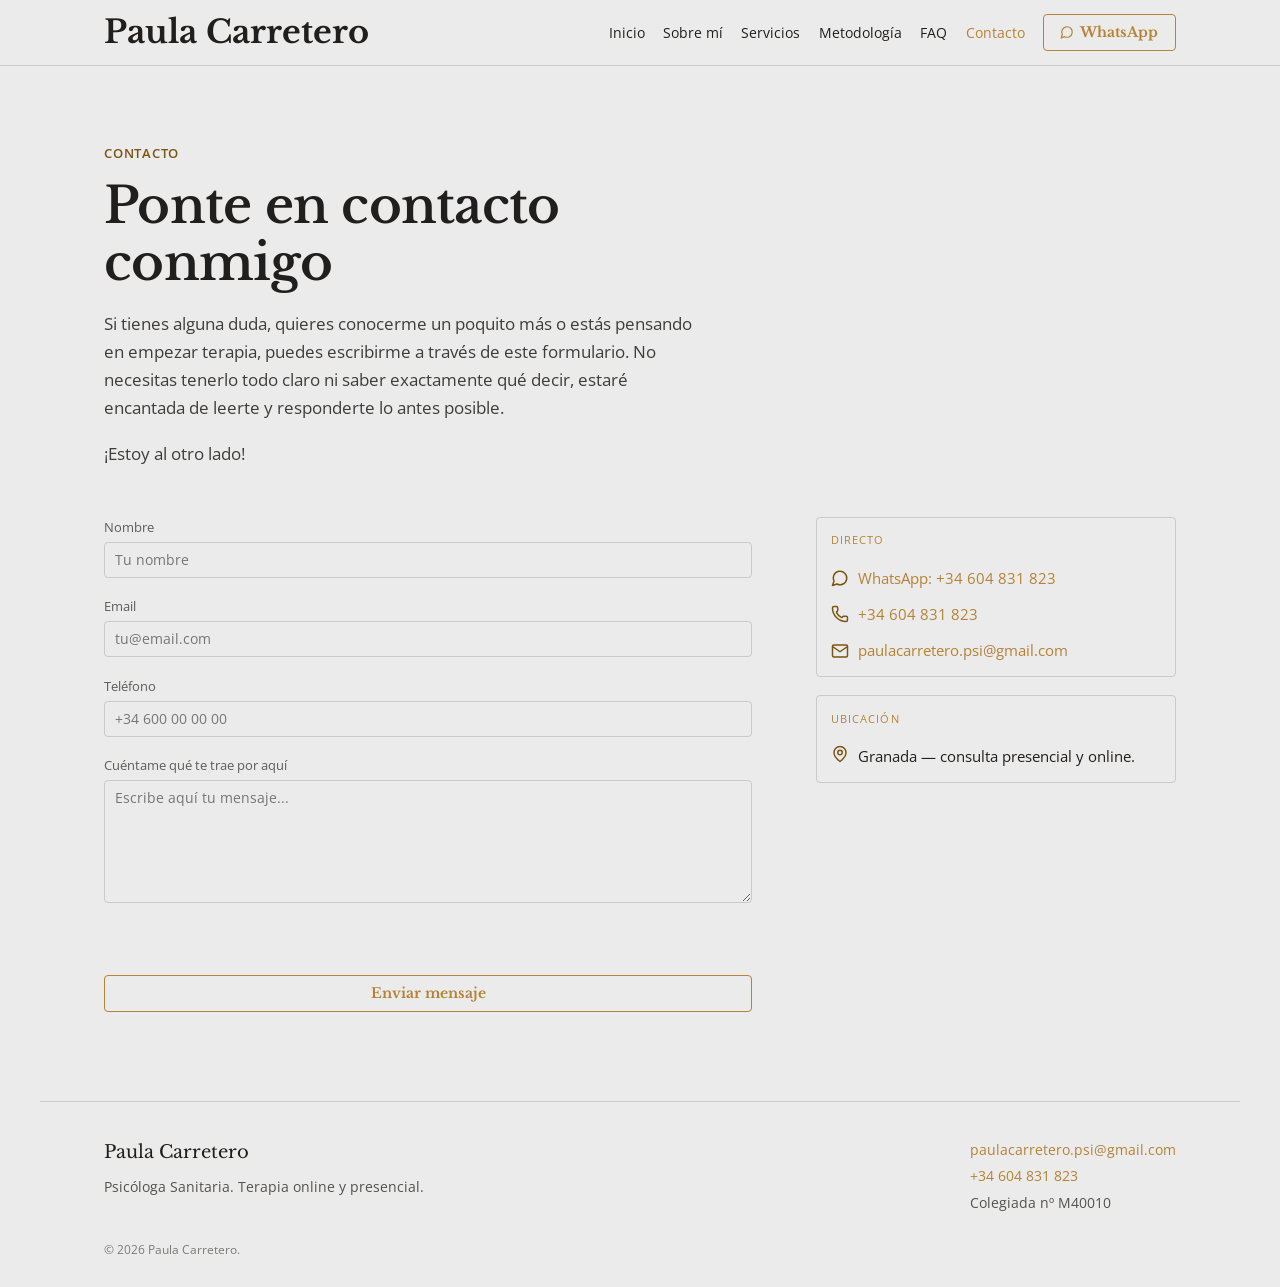
==== contacto.html @ b2ef5160 "Web publicada (20261020102743-aa1cb7)" ====
<!DOCTYPE html>
<html lang="es">
<head>
  <meta charset="utf-8">
  <meta name="viewport" content="width=device-width, initial-scale=1">
  <title>Contacto · Paula Carretero</title>
  <meta name="description" content="Escríbeme por WhatsApp, teléfono, email o formulario para agendar tu primera sesión gratuita.">
  <link rel="stylesheet" href="css/classical.css?v=276b932b">
  <link rel="stylesheet" href="css/site.css?v=2cb532cb">
  <link rel="stylesheet" href="css/theme.css?v=82066e64">
  <noscript><style>.solo-con-js{display:none}</style></noscript>
</head>
<body>

<header class="site-header">
  <nav class="nav" aria-label="Principal">
    <a class="nav-brand" href="index.html">Paula Carretero</a>
    <button class="btn btn-icon nav-toggle" type="button" aria-label="Menú" aria-expanded="false"><svg class="icon" width="18" height="18" viewBox="0 0 24 24" fill="none" stroke="currentColor" stroke-width="2" stroke-linecap="round" stroke-linejoin="round" aria-hidden="true"><path d="M4 6h16"/><path d="M4 12h16"/><path d="M4 18h16"/></svg></button>
    <a href="index.html">Inicio</a>
    <a href="sobre-mi.html">Sobre mí</a>
    <a href="servicios.html">Servicios</a>
    <a href="metodologia.html">Metodología</a>
    <a href="faq.html">FAQ</a>
    <a href="contacto.html" aria-current="page">Contacto</a>
    <a class="btn btn-primary" href="https://wa.me/34604831823" target="_blank" rel="noopener"><svg class="icon" width="14" height="14" viewBox="0 0 24 24" fill="none" stroke="currentColor" stroke-width="2" stroke-linecap="round" stroke-linejoin="round" aria-hidden="true"><path d="M7.9 20A9 9 0 1 0 4 16.1L2 22Z"/></svg> WhatsApp</a>
  </nav>
</header>

<main>

<section class="wrap page-head">
    <span class="kicker">Contacto</span>
    <h1 class="page-title" style="max-width:16ch">Ponte en contacto conmigo</h1>
    <p class="lead">Si tienes alguna duda, quieres conocerme un poquito más o estás pensando en empezar terapia, puedes escribirme a través de este formulario. No necesitas tenerlo todo claro ni saber exactamente qué decir, estaré encantada de leerte y responderte lo antes posible.</p>
<p class="lead">¡Estoy al otro lado!</p>
</section>

<section class="wrap section-last">
  <div class="contact-grid">
    <noscript><p class="form-sin-js">Para escribirme, usa los datos de contacto de esta página (email, teléfono o WhatsApp).</p></noscript>
    <form class="form solo-con-js" action="https://paula.fernandoca.win/api/contacto" method="post" data-contacto>
      <div class="field"><label for="c-nombre">Nombre</label><input class="input" id="c-nombre" name="nombre" placeholder="Tu nombre" required></div>
      <div class="field"><label for="c-email">Email</label><input class="input" id="c-email" name="email" type="email" placeholder="tu@email.com" required></div>
      <div class="field"><label for="c-telefono">Teléfono </label><input class="input" id="c-telefono" name="telefono" type="tel" placeholder="+34 600 00 00 00"></div>
      <div class="field"><label for="c-mensaje">Cuéntame qué te trae por aquí</label><textarea class="input" id="c-mensaje" name="mensaje" rows="5" placeholder="Escribe aquí tu mensaje..." required></textarea></div>
      <div class="field field-trampa" aria-hidden="true"><label for="c-web">No rellenes este campo</label><input class="input" id="c-web" name="web" type="text" tabindex="-1" autocomplete="off"></div>
      <p class="form-msg" role="status" aria-live="polite"></p>
      <button type="submit" class="btn btn-primary btn-block">Enviar mensaje</button>
    </form>
    <div class="stack">
      <div class="card">
        <div class="card-kicker">Directo</div>
        <div class="contact-list">
          <a href="https://wa.me/34604831823" target="_blank" rel="noopener"><svg class="" width="18" height="18" viewBox="0 0 24 24" fill="none" stroke="currentColor" stroke-width="2" stroke-linecap="round" stroke-linejoin="round" aria-hidden="true"><path d="M7.9 20A9 9 0 1 0 4 16.1L2 22Z"/></svg> WhatsApp: +34 604 831 823</a>
          <a href="tel:+34604831823"><svg class="" width="18" height="18" viewBox="0 0 24 24" fill="none" stroke="currentColor" stroke-width="2" stroke-linecap="round" stroke-linejoin="round" aria-hidden="true"><path d="M13.832 16.568a1 1 0 0 0 1.213-.303l.355-.465A2 2 0 0 1 17 15h3a2 2 0 0 1 2 2v3a2 2 0 0 1-2 2A18 18 0 0 1 2 4a2 2 0 0 1 2-2h3a2 2 0 0 1 2 2v3a2 2 0 0 1-.8 1.6l-.468.351a1 1 0 0 0-.292 1.233 14 14 0 0 0 6.392 6.384z"/></svg> +34 604 831 823</a>
          <a href="mailto:paulacarretero.psi@gmail.com"><svg class="" width="18" height="18" viewBox="0 0 24 24" fill="none" stroke="currentColor" stroke-width="2" stroke-linecap="round" stroke-linejoin="round" aria-hidden="true"><rect x="2" y="4" width="20" height="16" rx="2"/><path d="m22 6-10 7L2 6"/></svg> paulacarretero.psi@gmail.com</a>
        </div>
      </div>
      <div class="card">
        <div class="card-kicker">Ubicación</div>
        <div class="contact-item" style="align-items:flex-start;margin-top:var(--space-2)"><svg class="" width="18" height="18" viewBox="0 0 24 24" fill="none" stroke="currentColor" stroke-width="2" stroke-linecap="round" stroke-linejoin="round" aria-hidden="true"><path d="M20 10c0 6-8 12-8 12s-8-6-8-12a8 8 0 0 1 16 0z"/><circle cx="12" cy="10" r="3"/></svg><span>Granada — consulta presencial y online.</span></div>
      </div>
    </div>
  </div>
</section>

</main>

<footer class="wrap site-footer">
  <div>
    <p class="footer-brand">Paula Carretero</p>
    <p class="footer-tag">Psicóloga Sanitaria. Terapia online y presencial.</p>
  </div>
  <div class="footer-contact">
    <a href="mailto:paulacarretero.psi@gmail.com">paulacarretero.psi@gmail.com</a>
    <a href="tel:+34604831823">+34 604 831 823</a>
    <span>Colegiada nº M40010</span>
  </div>
</footer>
<p class="wrap footer-legal">© 2026 Paula Carretero.</p>

<script src="js/site.js?v=e6ed8c2e"></script>
</body>
</html>
---- css/classical.css ----
/* Classical — design-system tokens and component classes. This file is the source of truth for the system's look; retune it here and see readme.md. */
@import url('https://fonts.googleapis.com/css2?family=Cormorant+Garamond:wght@400;600&family=Lora:wght@400;600&display=swap');

:root {
  --color-bg: #f3f2f2;
  --color-surface: #eae9e9;
  --color-text: #201f1d;
  --color-accent: #b68235;
  --color-accent-2: #ac803e;
  --color-divider: color-mix(in srgb, #201f1d 16%, transparent);

  /* Tonal ramps — generated in OKLCH on one shared lightness scale, so the
     same step of any role matches the others in visual value. */
  --color-neutral-100: #f8f4f4;
  --color-neutral-200: #eae7e7;
  --color-neutral-300: #d7d3d3;
  --color-neutral-400: #bab6b6;
  --color-neutral-500: #9b9797;
  --color-neutral-600: #7d7979;
  --color-neutral-700: #605d5d;
  --color-neutral-800: #444141;
  --color-neutral-900: #2d2b2b;

  --color-accent-100: #fff3e4;
  --color-accent-200: #ffe3bf;
  --color-accent-300: #facb8d;
  --color-accent-400: #e1ad66;
  --color-accent-500: #c28d41;
  --color-accent-600: #a06f24;
  --color-accent-700: #7d5411;
  --color-accent-800: #5a3b0a;
  --color-accent-900: #3a270d;

  --color-accent-2-100: #fff3e4;
  --color-accent-2-200: #ffe3be;
  --color-accent-2-300: #f5cd96;
  --color-accent-2-400: #dbaf70;
  --color-accent-2-500: #bc8f4e;
  --color-accent-2-600: #9b7232;
  --color-accent-2-700: #79561f;
  --color-accent-2-800: #573d14;
  --color-accent-2-900: #382810;

  --font-heading: "Cormorant Garamond", system-ui, sans-serif;
  --font-heading-weight: 600; /* review round 3: bold retired — semibold is the
     interface headings' ceiling (they need the weight at small sizes); display
     text goes lighter still, to the normal cut (see the deck) */
  --font-body: "Lora", system-ui, sans-serif;

  --space-1: 4.6px;
  --space-2: 9.2px;
  --space-3: 13.8px;
  --space-4: 18.4px;
  --space-6: 27.6px;
  --space-8: 36.8px;

  --radius-sm: 2px;
  --radius-md: 4px;
  --radius-lg: 7px;

  /* Elevation — derived from the ground: soft ink-tinted shadows on a
     light theme, a hairline edge + ambient darkness on a dark one. */
  --shadow-sm: 0 1px 2px color-mix(in srgb, #2d2b2b 14%, transparent);
  --shadow-md: 0 3px 10px color-mix(in srgb, #2d2b2b 16%, transparent);
  --shadow-lg: 0 12px 32px color-mix(in srgb, #2d2b2b 22%, transparent);
}

body {
  background: var(--color-bg);
  color: var(--color-text);
  font-family: var(--font-body);
}
h1, h2, h3, h4 { font-family: var(--font-heading); font-weight: var(--font-heading-weight); }

.plate{filter:sepia(0.22) saturate(0.82) contrast(1.05);box-sizing:border-box;
  border:6px solid var(--color-surface);outline:1px solid var(--color-divider)}

/* ══════════════════════════════════════════════════════════════════════════
   Components — built with the tokens above. Plain CSS
   on plain HTML: no JavaScript, no build step. Each class is documented in
   readme.md and demonstrated in foundations/ and components/.
   ══════════════════════════════════════════════════════════════════════ */

*, *::before, *::after { box-sizing: border-box; }
body { margin: 0; font-size: 15px; line-height: 1.55; font-weight: 400; }
h1, h2, h3, h4, h5, h6 {
  font-family: var(--font-heading); font-weight: var(--font-heading-weight);
  line-height: 1.12; letter-spacing: -0.015em; margin: 0 0 var(--space-2);
}
h1 { font-size: 42px; }
h2 { font-size: 32px; }
h3 { font-size: 25px; }
h4 { font-size: 20px; }
h5 { font-size: 16px; }
h6 { font-size: 13px; }
h6 { letter-spacing: 0.08em; text-transform: uppercase; }
p { margin: 0 0 var(--space-3); }
a { color: var(--color-accent); text-underline-offset: 3px; }
img { display: block; max-width: 100%; }
figure { margin: 0; }
figcaption {
  font-size: 11px; margin-top: var(--space-1);
  color: color-mix(in srgb, var(--color-text) 55%, transparent);
}
.text-muted { color: color-mix(in srgb, var(--color-text) 55%, transparent); }
:focus { outline: none; }
:focus-visible { outline: 2px solid var(--color-accent); outline-offset: 2px; }
::selection { background: color-mix(in srgb, var(--color-accent) 30%, transparent); }

/* — rules — */
.hr {
  height: 1px; border: 0; margin: var(--space-4) 0;
  background: var(--color-divider);
}

/* — buttons — */
.btn {
  display: inline-flex; align-items: center; justify-content: center; gap: 6px;
  cursor: pointer; text-decoration: none;
  font-family: var(--font-heading); font-weight: var(--font-heading-weight);
  font-size: 14px; line-height: 1.2; color: var(--color-text); /* matches the .input's 14px —
     the pair sits side by side in sign-up rows */
  background: transparent; border: 1px solid transparent;
  padding: var(--space-2) calc(var(--space-3) * 1.2);
  border-radius: var(--radius-md);
}
.btn svg { display: block; }
.btn:disabled { opacity: 0.45; cursor: not-allowed; }
.btn-primary { color: var(--color-accent); border-color: var(--color-accent); }
.btn-primary:hover { background: color-mix(in srgb, var(--color-accent) 12%, transparent); }
.btn-primary:active { background: color-mix(in srgb, var(--color-accent) 22%, transparent); }
.btn-secondary { border-color: var(--color-divider); }
.btn-secondary:hover { background: color-mix(in srgb, var(--color-text) 7%, transparent); }
.btn-secondary:active { background: color-mix(in srgb, var(--color-text) 14%, transparent); }
.btn-ghost { color: var(--color-accent); padding-inline: var(--space-1); }
.btn-ghost:hover { background: color-mix(in srgb, var(--color-accent) 10%, transparent); }
.btn-ghost:active { background: color-mix(in srgb, var(--color-accent) 18%, transparent); }
.btn-icon { width: 36px; height: 36px; padding: 0; }
.btn-block { width: 100%; margin-top: var(--space-2); }

/* — forms — */
.field > label {
  display: block; font-size: 12px; margin-bottom: 5px;
  color: color-mix(in srgb, var(--color-text) 70%, transparent);
}
.input {
  width: 100%; min-height: 36px; padding: 6px 10px; font: inherit;
  font-size: 14px; color: var(--color-text); caret-color: var(--color-accent);
  background: transparent;
  border: 1px solid var(--color-divider); border-radius: var(--radius-md);
}
.input:hover { border-color: color-mix(in srgb, var(--color-text) 45%, transparent); }
.input:focus-visible { border-color: var(--color-accent); outline-offset: 0; }
textarea.input { min-height: 90px; resize: vertical; }
.radio { display: inline-flex; align-items: center; gap: 8px; cursor: pointer; font-size: 14px; }
.radio input, .seg-opt input {
  position: absolute; opacity: 0; width: 0; height: 0; pointer-events: none;
}
.radio .dot {
  width: 16px; height: 16px; flex: none; border-radius: 50%;
  border: 1.5px solid var(--color-divider);
}
.radio:hover .dot { border-color: var(--color-accent); }
.radio input:checked + .dot {
  border-color: var(--color-accent); background: var(--color-accent);
  box-shadow: inset 0 0 0 4px var(--color-bg);
}
.radio input:focus-visible + .dot { outline: 2px solid var(--color-accent); outline-offset: 2px; }
.seg {
  display: inline-flex; overflow: hidden;
  border: 1px solid var(--color-divider); border-radius: var(--radius-md);
}
.seg-opt {
  display: inline-flex; align-items: center; gap: 6px;
  padding: 7px 12px; font-size: 13px; cursor: pointer;
}
.seg-opt + .seg-opt { border-left: 1px solid var(--color-divider); }
.seg-opt:has(input:checked) { color: var(--color-accent); box-shadow: inset 0 0 0 1px var(--color-accent); }
.seg-opt:not(:has(input:checked)):hover { background: color-mix(in srgb, var(--color-text) 7%, transparent); }
.seg-opt:has(input:focus-visible) { outline: 2px solid var(--color-accent); outline-offset: -2px; }

/* — cards — */
.card {
  display: flex; flex-direction: column; gap: var(--space-2);
  padding: var(--space-3); border-radius: var(--radius-md); background: transparent; border: 1px solid var(--color-divider);
}
.card-kicker { font-size: 10px; letter-spacing: 0.1em; text-transform: uppercase; color: var(--color-accent); }
.card-title {
  font-family: var(--font-heading); font-weight: var(--font-heading-weight);
  font-size: 17px; line-height: 1.2;
}
.card-body { margin: 0; font-size: 13px; opacity: 0.8; flex: 1; }
.card-meta {
  display: flex; align-items: center; gap: 6px; font-size: 11px;
  color: color-mix(in srgb, var(--color-text) 50%, transparent);
}
.elev-sm { box-shadow: var(--shadow-sm); }
.elev-md { box-shadow: var(--shadow-md); }
.elev-lg { box-shadow: var(--shadow-lg); }

/* — tags — */
.tag {
  display: inline-flex; align-items: center; font-size: 11px;
  letter-spacing: 0.02em; padding: 3px 10px;
  border-radius: calc(var(--radius-md) * 0.75);
}
.tag-accent { background: var(--color-accent-100); color: var(--color-accent-800); }
.tag-accent-2 { background: var(--color-accent-2-100); color: var(--color-accent-2-800); }
.tag-neutral { background: var(--color-neutral-100); color: var(--color-neutral-800); }
.tag-outline { border: 1px solid var(--color-accent); color: var(--color-accent); }

/* — navigation — */
.nav {
  display: flex; align-items: center; gap: var(--space-4);
  padding: var(--space-3) var(--space-4);
  border-bottom: 1px solid var(--color-divider);
}
.nav-brand {
  font-family: var(--font-heading); font-weight: var(--font-heading-weight);
  font-size: 18px; margin-right: auto;
}
.nav a { color: inherit; text-decoration: none; font-size: 14px; }
.nav a:hover, .nav a[aria-current='page'] { color: var(--color-accent); }

/* — tables — */
.table { width: 100%; border-collapse: collapse; font-size: 14px; }
.table th {
  text-align: left; font-size: 11px; letter-spacing: 0.08em; text-transform: uppercase;
  color: color-mix(in srgb, var(--color-text) 60%, transparent);
  padding: var(--space-2); border-bottom: 1px solid var(--color-divider);
}
.table td {
  padding: var(--space-2);
  border-bottom: 1px solid var(--color-divider);
}
.table tbody tr:hover { background: color-mix(in srgb, var(--color-text) 4%, transparent); }

/* — dialog — */
.dialog-backdrop {
  position: fixed; inset: 0; display: grid; place-items: center;
  padding: var(--space-4);
  background: color-mix(in srgb, var(--color-neutral-900) 50%, transparent);
}
.dialog {
  width: min(440px, 100%); display: flex; flex-direction: column; gap: var(--space-3);
  padding: var(--space-4); border-radius: var(--radius-lg);
  background: var(--color-surface); box-shadow: var(--shadow-lg); border: 1px solid var(--color-divider);
}
.dialog-title {
  font-family: var(--font-heading); font-weight: var(--font-heading-weight);
  font-size: 20px;
}
.dialog-body { font-size: 14px; opacity: 0.85; }
.dialog-actions { display: flex; justify-content: flex-end; gap: var(--space-2); margin-top: var(--space-2); }
---- css/site.css ----
/* ==========================================================================
   site.css — estilos propios del sitio (encima de classical.css, que NO se toca)
   Todo sale de las variables del sistema de diseño: var(--color-*), var(--space-*), etc.
   ========================================================================== */

body { margin: 0; background: var(--color-bg); color: var(--color-text); font-family: var(--font-body); text-wrap: pretty; }
a { color: var(--color-accent); }
a:hover { color: var(--color-accent-600); }
img { max-width: 100%; display: block; }

/* Contenedor centrado: todas las secciones lo usan */
.wrap { max-width: var(--ancho-maximo, 1200px); margin: 0 auto; padding-inline: clamp(20px, 5vw, 64px); }
.wrap-narrow { max-width: 820px; }

/* --- Cabecera / navegación ------------------------------------------- */
.site-header { position: sticky; top: 0; z-index: 10; background: color-mix(in srgb, var(--color-bg) 92%, transparent); backdrop-filter: blur(8px); border-bottom: 1px solid var(--color-divider); }
.site-header .nav { border-bottom: 0; max-width: var(--ancho-maximo, 1200px); margin: 0 auto; padding: var(--space-3) clamp(20px, 5vw, 64px); }
.nav-brand { text-decoration: none; color: var(--color-text); }
.nav a.nav-brand { font-size: var(--marca-tamano, 32px); line-height: 1.1; }
@media (max-width: 900px) { .nav a.nav-brand { font-size: var(--marca-tamano-movil, 26px); } }
.nav-toggle { display: none; }
.nav a.btn { color: var(--color-accent); }
@media (max-width: 900px) {
  .nav { flex-wrap: wrap; gap: var(--space-3); }
  .nav-toggle { display: inline-flex; }
  .nav > a:not(.nav-brand) { display: none; width: 100%; padding: var(--space-1) 0; }
  .nav.is-open > a:not(.nav-brand) { display: block; }
  .nav.is-open > a.btn { display: inline-flex; width: auto; }
}

/* --- Bloques de texto ------------------------------------------------- */
.kicker { display: block; font-size: 13px; letter-spacing: .06em; text-transform: uppercase; font-weight: 600; color: var(--color-accent-700); margin: 0 0 var(--space-3); }
h1, h2, h3 { font-family: var(--font-heading); font-weight: 600; margin: 0; line-height: 1.15; }
h1 { font-size: clamp(38px, 5.5vw, 62px); }
.page-title { font-size: clamp(34px, 4.5vw, 50px); max-width: 22ch; }
h2 { font-size: clamp(26px, 3vw, 34px); }
h3 { font-size: clamp(24px, 2.8vw, 30px); }
.lead { font-size: 17px; line-height: 1.65; opacity: .85; max-width: 60ch; margin: var(--space-4) 0 0; }
.text { font-size: 15.5px; line-height: 1.65; opacity: .8; max-width: 52ch; margin: var(--space-4) 0 0; }

/* --- Secciones -------------------------------------------------------- */
.hero { padding-block: clamp(40px, 7vw, 96px) clamp(32px, 5vw, 64px); border-bottom: 1px solid var(--color-divider); }
.page-head { padding-block: clamp(40px, 6vw, 80px) clamp(24px, 4vw, 48px); }
.section { padding-block: clamp(24px, 4vw, 48px) clamp(32px, 5vw, 64px); }
.section-last { padding-bottom: clamp(48px, 7vw, 96px); }
.btn-row { display: flex; gap: var(--space-3); flex-wrap: wrap; margin-top: var(--space-6); }
.btn .icon { flex-shrink: 0; }

/* Rejillas de tarjetas */
.grid { display: grid; gap: var(--space-4); }
.grid-220 { grid-template-columns: repeat(auto-fit, minmax(220px, 1fr)); }
.grid-240 { grid-template-columns: repeat(auto-fit, minmax(240px, 1fr)); }
.grid-260 { grid-template-columns: repeat(auto-fit, minmax(260px, 1fr)); }
.grid-280 { grid-template-columns: repeat(auto-fit, minmax(280px, 1fr)); }
.card { transition: border-color .2s ease, transform .2s ease; }
.card:hover { border-color: var(--color-accent); }
.card-body { font-size: 14.5px; line-height: 1.55; }
.card-title { font-size: 20px; }
.card-kicker { font-size: 11px; }
.card-link { font-size: 14px; font-weight: 600; text-decoration: none; display: inline-flex; gap: 4px; align-items: center; margin-top: var(--space-2); }

/* Dos columnas texto + foto */
.split { display: grid; gap: var(--space-6) clamp(24px, 5vw, 72px); align-items: center; grid-template-columns: minmax(0, 1fr) minmax(0, 420px); }
.split-portrait { grid-template-columns: minmax(0, 1fr) minmax(0, 380px); }
@media (max-width: 760px) { .split, .split-portrait { grid-template-columns: 1fr; } }

/* Fotos (siempre dentro de .plate) */
.plate { border-radius: var(--radius-lg); overflow: hidden; }
.plate img { width: 100%; height: auto; object-fit: cover; }
.ratio-4-3 { aspect-ratio: 4 / 3; }
.ratio-3-4 { aspect-ratio: 3 / 4; }
.photo-ph { display: grid; place-items: center; width: 100%; height: 100%; min-height: 200px; text-align: center; padding: var(--space-4); font-size: 13px; color: var(--color-neutral-600); background: var(--color-surface); }

/* Panel de cierre (CTA) */
.cta { background: var(--color-surface); border: 1px solid var(--color-divider); border-radius: var(--radius-lg); padding: clamp(32px, 5vw, 56px) clamp(24px, 4vw, 64px); }
.cta .text { margin-top: var(--space-3); }
.cta .btn { margin-top: var(--space-4); }

/* Lista con checks (Sobre mí) */
.checklist { display: grid; gap: var(--space-3); max-width: 64ch; margin: var(--space-4) 0 0; padding: 0; list-style: none; }
.checklist li { display: flex; gap: var(--space-3); align-items: flex-start; font-size: 15.5px; line-height: 1.6; }
.checklist svg { flex-shrink: 0; margin-top: 2px; stroke: var(--color-accent-700); }

/* Pasos numerados (Metodología) */
.steps { border-bottom: 1px solid var(--color-divider); }
.step { display: grid; grid-template-columns: minmax(0, 60px) minmax(0, 1fr); gap: var(--space-4); padding: var(--space-4) 0; border-top: 1px solid var(--color-divider); }
.step-num { font-family: var(--font-heading); font-size: 28px; color: var(--color-accent); font-feature-settings: "tnum"; }
.step h2 { font-size: 22px; margin: 0 0 var(--space-2); }
.step p { font-size: 15.5px; line-height: 1.65; opacity: .8; max-width: 56ch; margin: 0; }

/* FAQ */
details.card { padding: var(--space-4); }
details summary { cursor: pointer; list-style: none; display: flex; align-items: center; justify-content: space-between; gap: var(--space-3); font-family: var(--font-heading); font-size: 18px; }
details summary::-webkit-details-marker { display: none; }
details .chev { flex-shrink: 0; stroke: var(--color-accent); transition: transform .2s ease; }
details[open] .chev { transform: rotate(180deg); }
details p { font-size: 15px; line-height: 1.6; opacity: .8; margin: var(--space-3) 0 0; }

/* Contacto */
.contact-grid { display: grid; grid-template-columns: minmax(0, 1fr) minmax(0, 360px); gap: var(--space-6) clamp(24px, 5vw, 64px); align-items: start; }
@media (max-width: 760px) { .contact-grid { grid-template-columns: 1fr; } }
.form { display: grid; gap: var(--space-4); }
.form .field > label { font-size: 13px; }
.form-msg { font-size: 14px; margin: 0; min-height: 1.4em; }
.form-msg.is-error { color: #a33a2c; }
.form-msg.is-ok { color: var(--color-accent-700); }
/* Campo trampa anti-spam: fuera de pantalla para las personas, visible para los bots */
.field-trampa { position: absolute; left: -10000px; width: 1px; height: 1px; overflow: hidden; }
.contact-list { display: grid; gap: var(--space-3); margin-top: var(--space-2); }
.contact-list a, .contact-item { display: flex; align-items: center; gap: var(--space-2); text-decoration: none; font-size: 15px; line-height: 1.5; }
.contact-list svg, .contact-item svg { flex-shrink: 0; stroke: var(--color-accent-700); }
.stack { display: grid; gap: var(--space-4); }

/* Pie */
.site-footer { display: flex; flex-wrap: wrap; gap: var(--space-6); justify-content: space-between; padding-block: var(--space-8) var(--space-6); border-top: 1px solid var(--color-divider); }
.site-footer p { margin: 0; }
.footer-brand { font-family: var(--font-heading); font-size: 18px; margin-bottom: var(--space-2) !important; }
.footer-tag { font-size: 14px; opacity: .75; max-width: 40ch; }
.footer-contact { font-size: 14px; display: grid; gap: var(--space-1); }
.footer-contact a { text-decoration: none; }
.footer-contact span { opacity: .75; }
.footer-legal { font-size: 12px; opacity: .55; padding-bottom: var(--space-6); margin: 0 auto; }
---- css/theme.css ----
@import url('https://fonts.googleapis.com/css2?family=Libre+Baskerville:wght@400;700&family=Open+Sans:wght@400;600&display=swap');
/* Generado desde content/theme.json — no editar a mano. */
:root {
  --color-bg: #ebebeb;
  --color-surface: #ebebeb;
  --color-text: #201f1d;
  --color-accent: #b68235;
  --color-accent-2: #ae874c;
  --color-divider: color-mix(in srgb, #201f1d 16%, transparent);
  --color-neutral-100: #f5f5f5;
  --color-neutral-200: #e8e8e8;
  --color-neutral-300: #d4d4d4;
  --color-neutral-400: #b7b7b7;
  --color-neutral-500: #989898;
  --color-neutral-600: #7a7a7a;
  --color-neutral-700: #5d5d5d;
  --color-neutral-800: #424242;
  --color-neutral-900: #2b2b2b;
  --color-accent-100: #fff3e4;
  --color-accent-200: #ffe3bf;
  --color-accent-300: #facb8d;
  --color-accent-400: #e1ad66;
  --color-accent-500: #c28d41;
  --color-accent-600: #a06f24;
  --color-accent-700: #7d5411;
  --color-accent-800: #5a3b0a;
  --color-accent-900: #3a270d;
  --color-accent-2-100: #fdf4e7;
  --color-accent-2-200: #fbe4c4;
  --color-accent-2-300: #f1ce9c;
  --color-accent-2-400: #d7b077;
  --color-accent-2-500: #b89156;
  --color-accent-2-600: #98733b;
  --color-accent-2-700: #765727;
  --color-accent-2-800: #553e1a;
  --color-accent-2-900: #372914;
  --font-heading: "Libre Baskerville", system-ui, sans-serif;
  --font-heading-weight: 700;
  --font-body: "Open Sans", system-ui, sans-serif;
  --space-1: 4.6px;
  --space-2: 9.2px;
  --space-3: 13.8px;
  --space-4: 18.4px;
  --space-6: 27.6px;
  --space-8: 36.8px;
  --radius-sm: 2px;
  --radius-md: 4px;
  --radius-lg: 7px;
  --shadow-sm: 0 1px 2px color-mix(in srgb, #2b2b2b 14%, transparent);
  --shadow-md: 0 3px 10px color-mix(in srgb, #2b2b2b 16%, transparent);
  --shadow-lg: 0 12px 32px color-mix(in srgb, #2b2b2b 22%, transparent);
  --marca-tamano: 32px;
  --marca-tamano-movil: 26px;
  --ancho-maximo: 1200px;
}

/* Variantes de las secciones dinámicas */
.split.split-sin-imagen { grid-template-columns: minmax(0, 1fr); }
.split.split-invertido { grid-template-columns: minmax(0, 420px) minmax(0, 1fr); }
.split.split-portrait.split-invertido { grid-template-columns: minmax(0, 380px) minmax(0, 1fr); }
@media (max-width: 760px) { .split.split-invertido, .split.split-portrait.split-invertido { grid-template-columns: 1fr; } }
.contact-grid.contact-grid-solo { grid-template-columns: minmax(0, 1fr); }
.contact-grid-solo .stack { max-width: 520px; }
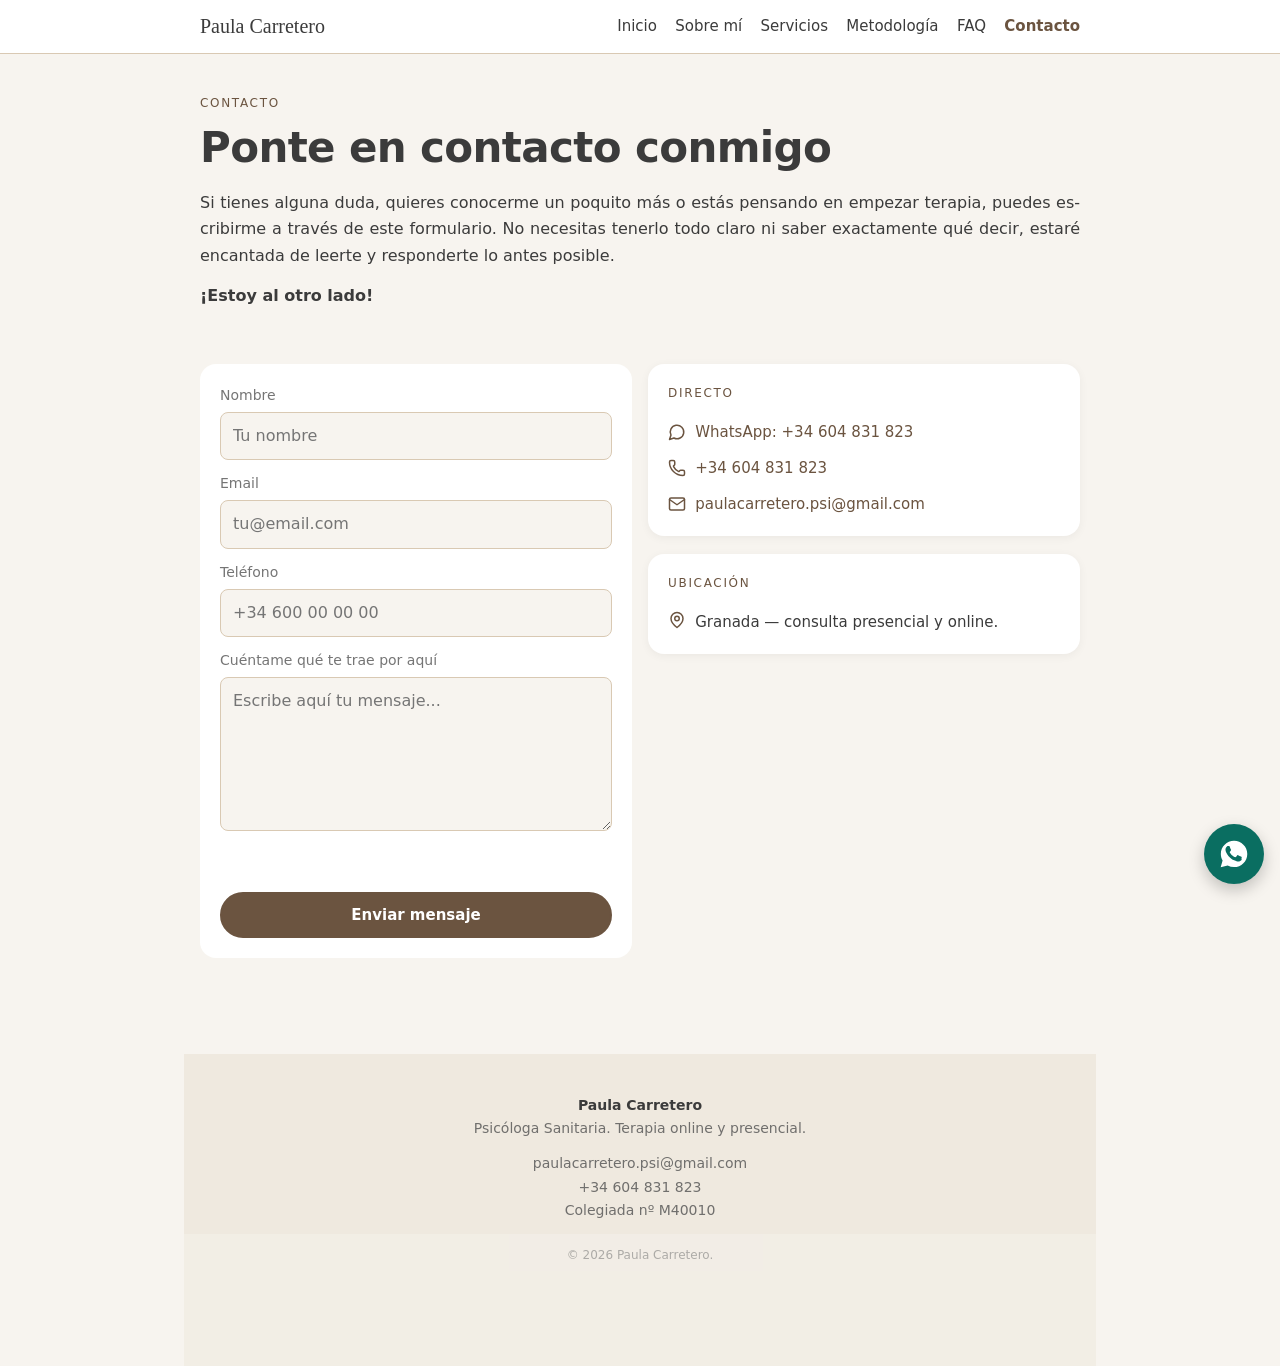
==== commit 86b5b472: "Web publicada (20261102133337-065777)" ====
--- a/contacto.html
+++ b/contacto.html
@@ -5,9 +5,10 @@
   <meta name="viewport" content="width=device-width, initial-scale=1">
   <title>Contacto · Paula Carretero</title>
   <meta name="description" content="Escríbeme por WhatsApp, teléfono, email o formulario para agendar tu primera sesión gratuita.">
-  <link rel="stylesheet" href="css/classical.css?v=276b932b">
+  <link rel="stylesheet" href="css/classical.css?v=f2ab9af2">
   <link rel="stylesheet" href="css/site.css?v=2cb532cb">
-  <link rel="stylesheet" href="css/theme.css?v=82066e64">
+  <link rel="stylesheet" href="css/theme.css?v=5d425c0d">
+  <link rel="stylesheet" href="css/aspecto.css?v=3083e4b5">
   <noscript><style>.solo-con-js{display:none}</style></noscript>
 </head>
 <body>
@@ -22,20 +23,19 @@
     <a href="metodologia.html">Metodología</a>
     <a href="faq.html">FAQ</a>
     <a href="contacto.html" aria-current="page">Contacto</a>
-    <a class="btn btn-primary" href="https://wa.me/34604831823" target="_blank" rel="noopener"><svg class="icon" width="14" height="14" viewBox="0 0 24 24" fill="none" stroke="currentColor" stroke-width="2" stroke-linecap="round" stroke-linejoin="round" aria-hidden="true"><path d="M7.9 20A9 9 0 1 0 4 16.1L2 22Z"/></svg> WhatsApp</a>
   </nav>
 </header>
 
 <main>
 
-<section class="wrap page-head">
+<section class="wrap page-head" data-titulos="izquierda" data-texto="justificado">
     <span class="kicker">Contacto</span>
     <h1 class="page-title" style="max-width:16ch">Ponte en contacto conmigo</h1>
-    <p class="lead">Si tienes alguna duda, quieres conocerme un poquito más o estás pensando en empezar terapia, puedes escribirme a través de este formulario. No necesitas tenerlo todo claro ni saber exactamente qué decir, estaré encantada de leerte y responderte lo antes posible.</p>
-<p class="lead">¡Estoy al otro lado!</p>
+    <p class="lead">Si tie­nes al­gu­na duda, quie­res co­no­cer­me un po­qui­to más o es­tás pen­san­do en em­pe­zar te­ra­pia, pue­des es­cri­bir­me a tra­vés de este for­mu­la­rio. No ne­ce­si­tas te­ner­lo todo cla­ro ni sa­ber exac­ta­men­te qué de­cir, es­ta­ré en­can­ta­da de le­er­te y res­pon­der­te lo an­tes po­si­ble.</p>
+<p class="lead"><strong>¡Es­toy al otro lado!</strong></p>
 </section>
 
-<section class="wrap section-last">
+<section class="wrap section-last" data-titulos="izquierda" data-texto="justificado">
   <div class="contact-grid">
     <noscript><p class="form-sin-js">Para escribirme, usa los datos de contacto de esta página (email, teléfono o WhatsApp).</p></noscript>
     <form class="form solo-con-js" action="https://paula.fernandoca.win/api/contacto" method="post" data-contacto>
@@ -79,6 +79,20 @@
 </footer>
 <p class="wrap footer-legal">© 2026 Paula Carretero.</p>
 
-<script src="js/site.js?v=e6ed8c2e"></script>
+<div class="wa-flotante" data-wa-flotante>
+  <div class="wa-chat" id="wa-chat" role="dialog" aria-label="Contacto por WhatsApp" aria-hidden="true">
+    <div class="wa-cabecera">
+      <strong>WhatsApp</strong>
+      <button class="wa-cerrar" type="button" aria-label="Cerrar">×</button>
+    </div>
+    <div class="wa-cuerpo">
+      <div class="wa-burbuja">Hola 😊<br>Si tienes alguna duda sobre la terapia o la valoración gratuita, puedes escribirme cuando quieras.</div>
+      <a class="wa-enlace" href="https://wa.me/34604831823?text=Hola%2C%20quer%C3%ADa%20informaci%C3%B3n%20sobre%20la%20terapia." target="_blank" rel="noopener">Hablar por WhatsApp</a>
+    </div>
+  </div>
+  <button class="wa-boton" type="button" aria-label="Abrir WhatsApp" aria-expanded="false" aria-controls="wa-chat"><svg viewBox="0 0 24 24" width="32" height="32" aria-hidden="true"><path fill="currentColor" d="M12.04 2C6.58 2 2.13 6.45 2.13 11.91c0 1.75.46 3.45 1.32 4.95L2 22l5.25-1.38a9.9 9.9 0 0 0 4.79 1.22h.01c5.46 0 9.91-4.45 9.91-9.91C21.96 6.45 17.5 2 12.04 2zm5.8 14.13c-.25.7-1.45 1.34-2 1.42-.53.08-1.2.11-1.94-.12-.45-.14-1.02-.33-1.76-.65-3.1-1.34-5.12-4.47-5.27-4.68-.15-.21-1.26-1.68-1.26-3.2s.8-2.27 1.08-2.58c.28-.31.61-.39.82-.39.2 0 .41 0 .59.01.19.01.44-.07.69.53.25.6.85 2.08.93 2.23.08.15.13.33.03.53-.1.2-.15.33-.3.5-.15.18-.31.39-.45.53-.15.15-.3.31-.13.61.17.3.75 1.24 1.61 2 1.1.98 2.03 1.29 2.33 1.43.3.15.47.13.65-.08.18-.2.75-.87.95-1.17.2-.3.4-.25.68-.15.28.1 1.77.84 2.07.99.3.15.5.23.57.36.08.13.08.74-.17 1.44z"/></svg></button>
+</div>
+
+<script src="js/site.js?v=e499d321"></script>
 </body>
 </html>
--- a/css/classical.css
+++ b/css/classical.css
@@ -1,5 +1,4 @@
 /* Classical — design-system tokens and component classes. This file is the source of truth for the system's look; retune it here and see readme.md. */
-@import url('https://fonts.googleapis.com/css2?family=Cormorant+Garamond:wght@400;600&family=Lora:wght@400;600&display=swap');
 
 :root {
   --color-bg: #f3f2f2;
--- a/css/theme.css
+++ b/css/theme.css
@@ -1,42 +1,41 @@
-@import url('https://fonts.googleapis.com/css2?family=Libre+Baskerville:wght@400;700&family=Open+Sans:wght@400;600&display=swap');
 /* Generado desde content/theme.json — no editar a mano. */
 :root {
-  --color-bg: #ebebeb;
-  --color-surface: #ebebeb;
-  --color-text: #201f1d;
-  --color-accent: #b68235;
-  --color-accent-2: #ae874c;
-  --color-divider: color-mix(in srgb, #201f1d 16%, transparent);
-  --color-neutral-100: #f5f5f5;
-  --color-neutral-200: #e8e8e8;
-  --color-neutral-300: #d4d4d4;
-  --color-neutral-400: #b7b7b7;
-  --color-neutral-500: #989898;
-  --color-neutral-600: #7a7a7a;
-  --color-neutral-700: #5d5d5d;
-  --color-neutral-800: #424242;
-  --color-neutral-900: #2b2b2b;
-  --color-accent-100: #fff3e4;
-  --color-accent-200: #ffe3bf;
-  --color-accent-300: #facb8d;
-  --color-accent-400: #e1ad66;
-  --color-accent-500: #c28d41;
-  --color-accent-600: #a06f24;
-  --color-accent-700: #7d5411;
-  --color-accent-800: #5a3b0a;
-  --color-accent-900: #3a270d;
-  --color-accent-2-100: #fdf4e7;
-  --color-accent-2-200: #fbe4c4;
-  --color-accent-2-300: #f1ce9c;
-  --color-accent-2-400: #d7b077;
-  --color-accent-2-500: #b89156;
-  --color-accent-2-600: #98733b;
-  --color-accent-2-700: #765727;
-  --color-accent-2-800: #553e1a;
-  --color-accent-2-900: #372914;
-  --font-heading: "Libre Baskerville", system-ui, sans-serif;
-  --font-heading-weight: 700;
-  --font-body: "Open Sans", system-ui, sans-serif;
+  --color-bg: #f7f4ef;
+  --color-surface: #efe9df;
+  --color-text: #3b3b3b;
+  --color-accent: #6b5440;
+  --color-accent-2: #d9c9b3;
+  --color-divider: color-mix(in srgb, #3b3b3b 16%, transparent);
+  --color-neutral-100: #faf4ec;
+  --color-neutral-200: #ece7df;
+  --color-neutral-300: #d8d3cb;
+  --color-neutral-400: #bcb7af;
+  --color-neutral-500: #9c9890;
+  --color-neutral-600: #7e7a72;
+  --color-neutral-700: #615d56;
+  --color-neutral-800: #46423b;
+  --color-neutral-900: #2f2b24;
+  --color-accent-100: #faf4ef;
+  --color-accent-200: #f4e5d8;
+  --color-accent-300: #e6d0bc;
+  --color-accent-400: #cbb29d;
+  --color-accent-500: #ac937d;
+  --color-accent-600: #8d7561;
+  --color-accent-700: #6d5948;
+  --color-accent-800: #4e3f33;
+  --color-accent-900: #322922;
+  --color-accent-2-100: #f8f4f0;
+  --color-accent-2-200: #efe6da;
+  --color-accent-2-300: #e0d2bf;
+  --color-accent-2-400: #c4b5a0;
+  --color-accent-2-500: #a59681;
+  --color-accent-2-600: #867865;
+  --color-accent-2-700: #675c4b;
+  --color-accent-2-800: #4a4135;
+  --color-accent-2-900: #302a23;
+  --font-heading: system-ui, -apple-system, "Segoe UI", Roboto, sans-serif;
+  --font-heading-weight: 600;
+  --font-body: system-ui, -apple-system, "Segoe UI", Roboto, sans-serif;
   --space-1: 4.6px;
   --space-2: 9.2px;
   --space-3: 13.8px;
@@ -46,12 +45,12 @@
   --radius-sm: 2px;
   --radius-md: 4px;
   --radius-lg: 7px;
-  --shadow-sm: 0 1px 2px color-mix(in srgb, #2b2b2b 14%, transparent);
-  --shadow-md: 0 3px 10px color-mix(in srgb, #2b2b2b 16%, transparent);
-  --shadow-lg: 0 12px 32px color-mix(in srgb, #2b2b2b 22%, transparent);
-  --marca-tamano: 32px;
-  --marca-tamano-movil: 26px;
-  --ancho-maximo: 1200px;
+  --shadow-sm: 0 1px 2px color-mix(in srgb, #2f2b24 14%, transparent);
+  --shadow-md: 0 3px 10px color-mix(in srgb, #2f2b24 16%, transparent);
+  --shadow-lg: 0 12px 32px color-mix(in srgb, #2f2b24 22%, transparent);
+  --marca-tamano: 20px;
+  --marca-tamano-movil: 20px;
+  --ancho-maximo: 912px;
 }
 
 /* Variantes de las secciones dinámicas */
--- a/css/aspecto.css
+++ b/css/aspecto.css
@@ -0,0 +1,205 @@
+/* ==========================================================================
+   aspecto.css — aspecto del mockup aprobado por Paula (23/10/2026)
+   Referencia: mockups/boton-whatsapp/mockup-completo.html y mockups/COMPARACION_*.md
+   Se carga DESPUÉS de classical.css, site.css y theme.css, y solo sobrescribe.
+   Para volver al aspecto anterior basta con quitar su <link> en templates/layout.js.
+   Los colores y la letra salen del tema (theme.json): aquí solo hay formas y espacios.
+   ========================================================================== */
+
+:root {
+  --blanco: #fff;
+  --tinta-suave: color-mix(in srgb, var(--color-text) 72%, var(--color-bg));
+  --borde-suave: var(--color-accent-2);
+  --sombra-tarjeta: 0 2px 10px rgba(0, 0, 0, .05);
+  --margen-lateral: 16px;  /* como el mockup */
+}
+
+body { font-size: 16px; line-height: 1.65; }
+.wrap { padding-inline: var(--margen-lateral); }
+
+/* --- Cabecera ---------------------------------------------------------- */
+.site-header { background: var(--blanco); backdrop-filter: none; border-bottom: 1px solid var(--borde-suave); }
+.site-header .nav { padding: 14px var(--margen-lateral); }
+.nav a.nav-brand { font-family: Georgia, "Times New Roman", serif; font-weight: 400; color: var(--color-text); }
+.nav a { font-size: 15px; color: var(--color-text); }
+.nav a[aria-current='page'] { color: var(--color-accent); font-weight: 600; }
+
+/* --- Títulos y textos --------------------------------------------------- */
+h1, h2, h3, .page-title, .card-title { font-weight: 600; line-height: 1.25; text-wrap: balance; }
+h1, .page-title { font-size: clamp(28px, 6vw, 42px); margin: 0 0 16px; }
+.page-title { max-width: none !important; }  /* sin el límite de ancho de la web anterior: el título en una línea si cabe */
+h2 { font-size: clamp(22px, 4vw, 30px); margin: 0 0 16px; }
+h3, .card-title { font-size: 18px; margin: 0 0 8px; }
+.kicker, .card-kicker { font-size: 12px; font-weight: 400; letter-spacing: .14em; text-transform: uppercase; color: var(--color-accent); margin: 0 0 8px; }
+.lead, .text, .card-body { font-size: 16px; line-height: 1.65; opacity: 1; margin: 0 0 14px; max-width: none !important; }
+
+/* Títulos y subtítulos por sección: data-titulos="centro" | "izquierda" (lo pone templates/index.js).
+   Como en el mockup, el título grande de cada página (h1) va siempre a la izquierda. */
+section[data-titulos="centro"] :is(.kicker, .card-kicker, h2, h3, .card-title, .step-num) { text-align: center; }
+
+/* Formato del texto por sección: data-texto="justificado" (por defecto) | "auto" | "izquierda".
+   justificado = también en móvil; auto = justificado en pantallas anchas y a la izquierda en móvil.
+   Siempre con guiones y la última línea a la izquierda. */
+/* Los puntos de corte van dentro del texto (templates/silabas.js, guiones suaves): valen en todos los navegadores.
+   hyphens: auto deja además que el navegador parta por su cuenta (Safari antiguo solo entiende -webkit-hyphens). */
+section[data-texto] :is(p, li) { -webkit-hyphens: auto; hyphens: auto; hyphenate-limit-chars: 5 2 2; }
+section[data-texto="izquierda"] p { text-align: left; }
+section[data-texto="justificado"] p { text-align: justify; text-align-last: left; }  /* en todos los tamaños, también en móvil */
+@media (min-width: 720px) {
+  section[data-texto="auto"] p { text-align: justify; text-align-last: left; }
+}
+/* Formato propio de un párrafo (marca [[…]] en el texto, 31/10/2026): manda sobre el de su sección */
+section[data-texto] p[data-texto="justificado"] { text-align: justify; text-align-last: left; }
+section[data-texto] p[data-texto="izquierda"],
+section[data-texto] p[data-texto="auto"] { text-align: left; text-align-last: auto; }
+@media (min-width: 720px) {
+  section[data-texto] p[data-texto="auto"] { text-align: justify; text-align-last: left; }
+}
+
+/* --- Secciones y espacios ---------------------------------------------- */
+.hero, .page-head, .section { padding-block: 40px; }
+.section-last { padding-bottom: 56px; }
+.hero { border-bottom: 0; }
+.btn-row { margin-top: 20px; gap: 12px; }
+
+/* Separadores decorativos (sección «separador», símbolos editables) */
+.separador { text-align: center; color: var(--color-accent); letter-spacing: .5em; font-size: 18px; margin-block: 8px; }
+
+/* --- Botones: pastilla; primario relleno, secundario y fantasma con borde --- */
+.btn { border-radius: 999px; padding: 12px 20px; font-family: inherit; font-weight: 600; font-size: 15px; border: 2px solid var(--color-accent); color: var(--color-accent); background: transparent; }
+.btn-primary { background: var(--color-accent); color: var(--blanco); }
+.btn-primary:hover, .btn-primary:active { background: color-mix(in srgb, var(--color-accent) 85%, black); color: var(--blanco); }
+.btn-secondary, .btn-ghost { background: transparent; color: var(--color-accent); border-color: var(--color-accent); padding-inline: 20px; }
+.btn-secondary:hover, .btn-ghost:hover { background: color-mix(in srgb, var(--color-accent) 10%, transparent); color: var(--color-accent); }
+.nav-toggle.btn { border: 1px solid var(--borde-suave); border-radius: 8px; width: 44px; height: 40px; padding: 0; color: var(--color-text); background: transparent; }
+
+/* --- Fotos -------------------------------------------------------------- */
+.plate { filter: none; }  /* foto original, sin el tono sepia de classical.css */
+.hero-con-foto .plate, .split-portrait .plate {
+  width: min(260px, 70vw); aspect-ratio: 1 / 1; border-radius: 50%; overflow: hidden;
+  border: 8px solid var(--blanco); outline: 0; box-shadow: 0 10px 30px rgba(0, 0, 0, .12);
+  background: var(--borde-suave); margin-inline: auto;
+}
+.hero-con-foto .plate img, .split-portrait .plate img { width: 100%; height: 100%; object-fit: cover; }
+/* Encuadre (media.json): zoom y punto de enfoque */
+.plate.encuadrada img { object-position: var(--fx, 50%) var(--fy, 50%); transform: scale(var(--zoom, 1)); transform-origin: var(--fx, 50%) var(--fy, 50%); }
+
+/* Portada con foto: texto a la izquierda, foto a la derecha; en móvil, la foto debajo */
+.hero-con-foto { display: grid; gap: 32px; align-items: center; }
+@media (min-width: 720px) { .hero-con-foto { grid-template-columns: 1.2fr .8fr; } }
+
+/* Sobre mí: igual que la portada; texto a la izquierda y foto en círculo a la derecha, centradas en altura.
+   En móvil, la foto debajo del texto. */
+.split.split-portrait { gap: 32px; align-items: center; }
+@media (min-width: 720px) {
+  .split.split-portrait { grid-template-columns: 1.2fr .8fr; }
+  .split.split-portrait.split-invertido { grid-template-columns: .8fr 1.2fr; }
+}
+/* El primer párrafo («¡Hola! Soy Paula…»), algo destacado */
+.split-portrait .page-title + .lead { font-size: 20px; font-weight: 600; line-height: 1.4; text-align: left !important; text-align-last: left !important; }
+
+/* --- Tarjetas ----------------------------------------------------------- */
+.grid { gap: 16px; }
+.grid-260 { grid-template-columns: repeat(auto-fit, minmax(300px, 1fr)); }
+.card { background: var(--blanco); border: 0; border-radius: 16px; padding: 20px; gap: 0; box-shadow: var(--sombra-tarjeta); }
+.card:hover { border-color: transparent; transform: none; }
+.card-meta { margin-top: 4px; }
+.card-meta .tag { font-size: 12px; color: var(--color-accent); background: transparent; border: 1px solid var(--borde-suave); border-radius: 999px; padding: 2px 10px; }
+
+/* Especialidades (presentación «areas»): bloque con fondo suave y lista con línea a la izquierda */
+.seccion-areas {
+  background: var(--color-surface); border-radius: 24px; box-sizing: border-box;
+  width: calc(100% - 2 * var(--margen-lateral)); max-width: calc(var(--ancho-maximo, 880px) - 2 * var(--margen-lateral));
+  padding-inline: 20px;
+}
+.grid-areas { grid-template-columns: 1fr; gap: 14px; }
+@media (min-width: 720px) { .grid-areas { grid-template-columns: 1fr 1fr; } }
+.grid-areas .card { background: transparent; box-shadow: none; border-radius: 0; border-left: 3px solid var(--borde-suave); padding: 4px 0 4px 16px; }
+
+/* Presentación «lista» (p. ej. Duración y precio): etiqueta en mayúsculas y su texto debajo */
+.lista-datos { margin: 0; }
+.lista-datos dt { font-size: 13px; font-weight: 600; letter-spacing: .08em; text-transform: uppercase; color: var(--color-accent); margin-top: 14px; }
+.lista-datos dt:first-child { margin-top: 0; }
+.lista-datos dd { margin: 4px 0 0; }
+.lista-datos dd p { margin: 0; }
+
+/* --- Cierres (CTA): bloque del color de acento con texto blanco ---------- */
+.cta { background: var(--color-accent); color: var(--blanco); border: 0; border-radius: 20px; padding: 40px 24px; text-align: center; }
+.cta h3 { font-size: clamp(22px, 4vw, 30px); color: var(--blanco); margin: 0 0 16px; }
+.cta p, .cta .text { color: var(--blanco); margin-top: 0; }.cta .btn { background: var(--blanco); color: var(--color-accent); border-color: var(--blanco); margin-top: 20px; }
+
+/* --- Formación (lista): título como etiqueta y tarjeta blanca con viñetas --- */
+.lista-titulo { font-size: 12px; font-weight: 400; letter-spacing: .14em; text-transform: uppercase; color: var(--color-accent); margin: 0 0 8px; }
+.checklist { display: block; list-style: disc; max-width: none; margin: 16px 0 0; padding: 20px 20px 20px 40px; background: var(--blanco); border-radius: 16px; box-shadow: var(--sombra-tarjeta); }
+.checklist li { display: list-item; font-size: 16px; }
+.checklist svg { display: none; }
+
+/* --- Pasos (Metodología): tarjetas numeradas, dos por dos en pantallas anchas --- */
+.steps { border: 0; display: grid; gap: 16px; }
+@media (min-width: 720px) { .steps { grid-template-columns: 1fr 1fr; } }
+.step { display: block; background: var(--blanco); border: 0; border-radius: 16px; padding: 20px; box-shadow: var(--sombra-tarjeta); }
+.step-num { display: block; font-family: inherit; font-size: 28px; font-weight: 600; line-height: 1.1; letter-spacing: .04em; color: var(--color-accent); margin-bottom: 8px; }
+.step h2 { font-size: 18px; margin: 0 0 8px; }
+.step p { font-size: 16px; opacity: 1; max-width: none; }
+
+/* --- Preguntas frecuentes ---------------------------------------------- */
+.wrap-narrow { max-width: var(--ancho-maximo, 912px); }  /* mismo ancho que el resto de secciones */
+details.card { padding: 14px 18px; border-radius: 12px; box-shadow: 0 1px 4px rgba(0, 0, 0, .05); }
+details summary { font-family: inherit; font-size: 16px; font-weight: 600; }
+details p { font-size: 16px; opacity: 1; margin-top: 10px; }
+
+/* --- Contacto ----------------------------------------------------------- */
+.contact-grid { grid-template-columns: 1fr; gap: 16px; }
+@media (min-width: 720px) { .contact-grid { grid-template-columns: 1fr 1fr; } }
+.form { background: var(--blanco); border-radius: 16px; padding: 20px; gap: 12px; }
+.form .field > label { font-size: 14px; }
+.input { font-size: 16px; padding: 10px 12px; border: 1px solid var(--borde-suave); border-radius: 8px; background: var(--color-bg); }
+.contact-list svg, .contact-item svg { stroke: var(--color-accent); }
+
+/* --- Pie: bloque centrado con fondo suave -------------------------------- */
+.site-footer { display: block; text-align: center; background: var(--color-surface); border-top: 0; margin-top: 40px; padding: 40px 20px 12px; color: var(--tinta-suave); font-size: 14px; }
+.footer-brand { font-family: inherit; font-weight: 700; font-size: 14px; color: var(--color-text); margin-bottom: 0 !important; }
+.footer-tag { max-width: none; opacity: 1; font-size: 14px; }
+.footer-contact { justify-items: center; gap: 0; margin-top: 12px; }
+.footer-contact a { color: var(--tinta-suave); }
+.footer-contact span { opacity: 1; }
+.footer-legal { text-align: center; background: var(--color-surface); color: var(--tinta-suave); font-size: 12px; padding-block: 12px 40px; }
+
+/* --- Botón flotante de WhatsApp (templates/layout.js, content/whatsapp.json) --- */
+.wa-flotante {
+  --wa-verde: #0a6e61;  /* verde oscuro del mockup: con texto blanco, contraste 6,15 */
+  position: fixed;
+  right: max(16px, env(safe-area-inset-right, 0px));
+  bottom: calc(16px + env(safe-area-inset-bottom, 0px));
+  z-index: 1000;
+  transform: translateY(calc(var(--p, 0) * -40px));
+  transition: transform .15s linear;
+}
+.wa-boton {
+  width: 60px; height: 60px; border-radius: 50%; border: 0; cursor: pointer;
+  background: var(--wa-verde); color: var(--blanco);
+  box-shadow: 0 6px 16px rgba(0, 0, 0, .22);
+  display: grid; place-items: center;
+}
+.wa-boton:focus-visible { outline: 3px solid var(--wa-verde); outline-offset: 3px; }
+.wa-chat {
+  position: absolute; right: 0; bottom: 76px;
+  width: min(320px, calc(100vw - 32px));
+  background: var(--color-bg); border-radius: 16px;
+  box-shadow: 0 12px 32px rgba(0, 0, 0, .25); overflow: hidden;
+  opacity: 0; visibility: hidden; transform: translateY(8px) scale(.98);
+  transition: opacity .2s, transform .2s, visibility .2s;
+}
+.wa-chat.is-open { opacity: 1; visibility: visible; transform: none; }
+.wa-cabecera { background: var(--wa-verde); color: var(--blanco); display: flex; align-items: center; justify-content: space-between; padding: 14px 16px; }
+.wa-cabecera strong { font-size: 17px; }
+.wa-cerrar { background: rgba(0, 0, 0, .2); color: var(--blanco); border: 0; border-radius: 50%; width: 32px; height: 32px; font-size: 18px; cursor: pointer; }
+.wa-cuerpo { padding: 16px; }
+.wa-burbuja { background: var(--blanco); border-radius: 12px 12px 12px 2px; padding: 12px 14px; font-size: 15px; box-shadow: 0 1px 2px rgba(0, 0, 0, .08); }
+.wa-enlace { display: block; margin: 14px 0 0 auto; width: max-content; background: var(--wa-verde); color: var(--blanco); text-decoration: none; padding: 10px 16px; border-radius: 20px; font-weight: 600; font-size: 15px; }
+.wa-enlace:hover { color: var(--blanco); }
+@media (min-width: 900px) { .wa-oculto-escritorio { display: none; } }
+@media (max-width: 899px) { .wa-oculto-movil { display: none; } }
+@media (prefers-reduced-motion: reduce) { .wa-flotante, .wa-chat { transition: none; } }
+/* Espacio al final de la página para que el botón no tape el pie */
+.footer-legal { padding-bottom: 100px; }
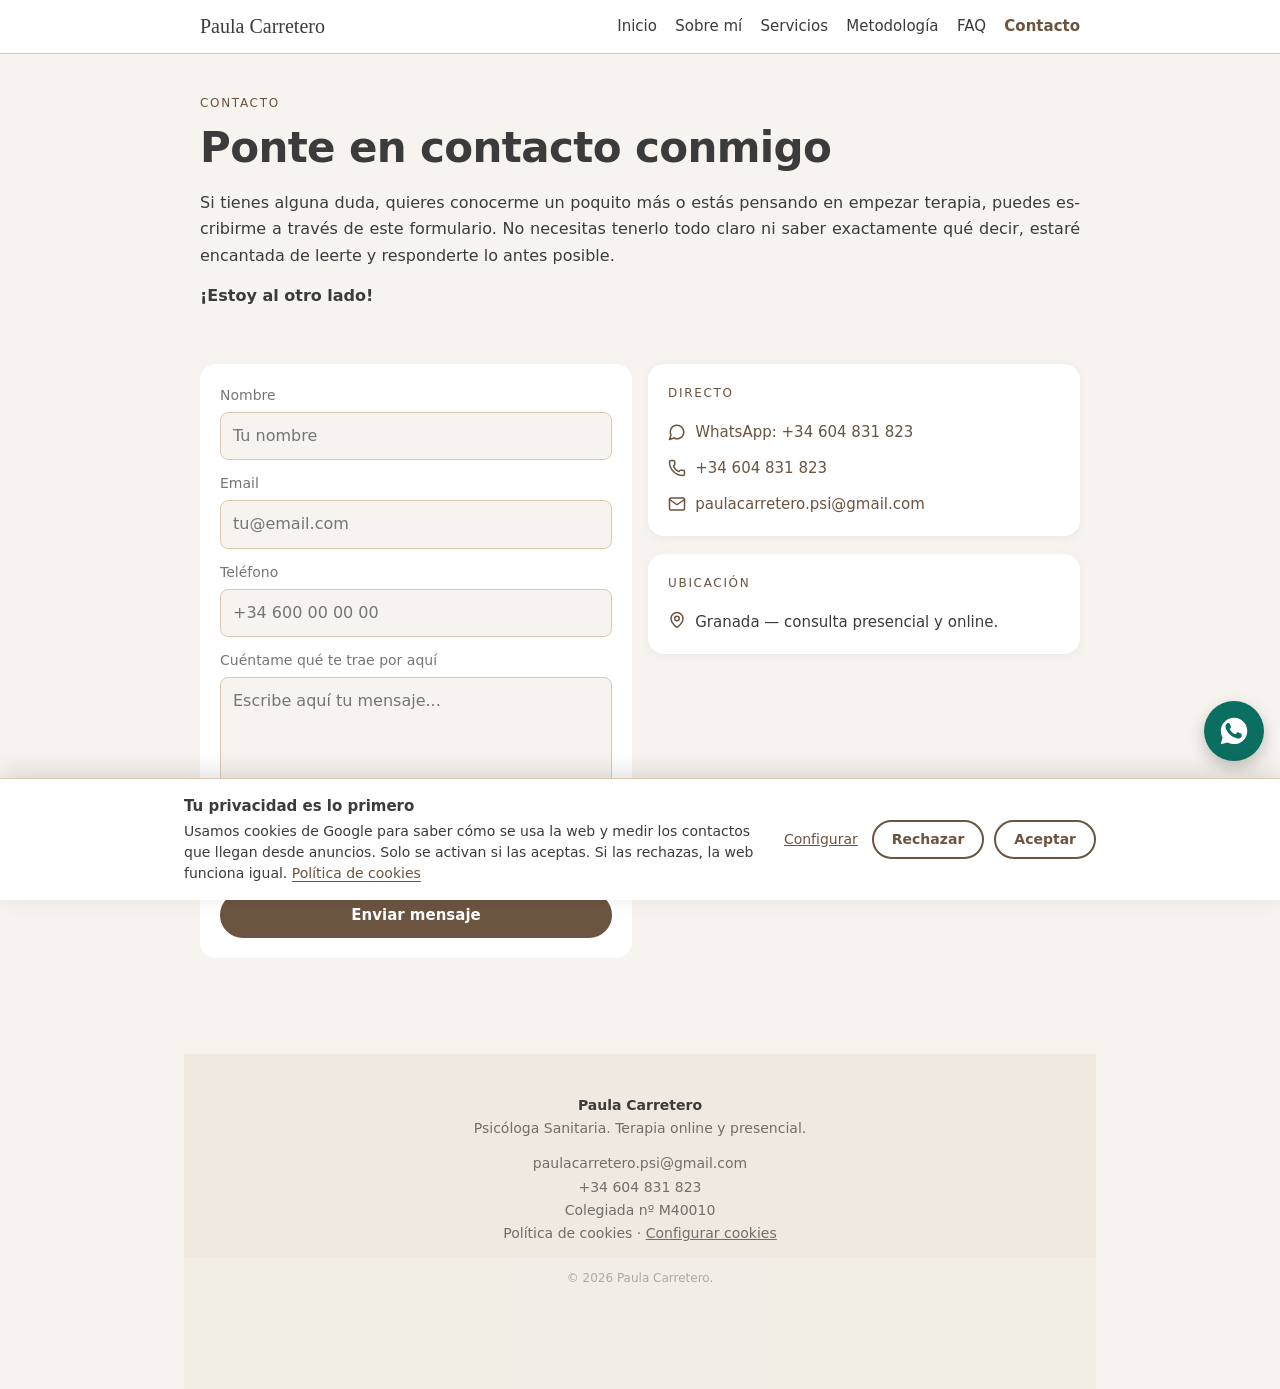
==== commit 869681b0: "Web publicada (20261114083836-194d43)" ====
--- a/contacto.html
+++ b/contacto.html
@@ -6,9 +6,10 @@
   <title>Contacto · Paula Carretero</title>
   <meta name="description" content="Escríbeme por WhatsApp, teléfono, email o formulario para agendar tu primera sesión gratuita.">
   <link rel="stylesheet" href="css/classical.css?v=f2ab9af2">
-  <link rel="stylesheet" href="css/site.css?v=2cb532cb">
+  <link rel="stylesheet" href="css/site.css?v=6360b220">
   <link rel="stylesheet" href="css/theme.css?v=5d425c0d">
   <link rel="stylesheet" href="css/aspecto.css?v=3083e4b5">
+  <link rel="stylesheet" href="css/cookies.css?v=0b5bde35">
   <noscript><style>.solo-con-js{display:none}</style></noscript>
 </head>
 <body>
@@ -75,6 +76,7 @@
     <a href="mailto:paulacarretero.psi@gmail.com">paulacarretero.psi@gmail.com</a>
     <a href="tel:+34604831823">+34 604 831 823</a>
     <span>Colegiada nº M40010</span>
+    <span><a href="politica-cookies.html">Política de cookies</a> · <button class="cookies-abrir" type="button" data-cookies-abrir>Configurar cookies</button></span>
   </div>
 </footer>
 <p class="wrap footer-legal">© 2026 Paula Carretero.</p>
@@ -93,6 +95,7 @@
   <button class="wa-boton" type="button" aria-label="Abrir WhatsApp" aria-expanded="false" aria-controls="wa-chat"><svg viewBox="0 0 24 24" width="32" height="32" aria-hidden="true"><path fill="currentColor" d="M12.04 2C6.58 2 2.13 6.45 2.13 11.91c0 1.75.46 3.45 1.32 4.95L2 22l5.25-1.38a9.9 9.9 0 0 0 4.79 1.22h.01c5.46 0 9.91-4.45 9.91-9.91C21.96 6.45 17.5 2 12.04 2zm5.8 14.13c-.25.7-1.45 1.34-2 1.42-.53.08-1.2.11-1.94-.12-.45-.14-1.02-.33-1.76-.65-3.1-1.34-5.12-4.47-5.27-4.68-.15-.21-1.26-1.68-1.26-3.2s.8-2.27 1.08-2.58c.28-.31.61-.39.82-.39.2 0 .41 0 .59.01.19.01.44-.07.69.53.25.6.85 2.08.93 2.23.08.15.13.33.03.53-.1.2-.15.33-.3.5-.15.18-.31.39-.45.53-.15.15-.3.31-.13.61.17.3.75 1.24 1.61 2 1.1.98 2.03 1.29 2.33 1.43.3.15.47.13.65-.08.18-.2.75-.87.95-1.17.2-.3.4-.25.68-.15.28.1 1.77.84 2.07.99.3.15.5.23.57.36.08.13.08.74-.17 1.44z"/></svg></button>
 </div>
 
-<script src="js/site.js?v=e499d321"></script>
+<script src="js/cookies.js?v=56afb32c" data-contenedor="GTM-KCXTXZ9F" data-politica="politica-cookies.html" data-medicion="G-C3S8XLPG2M"></script>
+<script src="js/site.js?v=93447126"></script>
 </body>
 </html>
--- a/css/site.css
+++ b/css/site.css
@@ -19,7 +19,8 @@
 .nav a.nav-brand { font-size: var(--marca-tamano, 32px); line-height: 1.1; }
 @media (max-width: 900px) { .nav a.nav-brand { font-size: var(--marca-tamano-movil, 26px); } }
 .nav-toggle { display: none; }
-.nav a.btn { color: var(--color-accent); }
+.nav a.btn:not(.btn-primary) { color: var(--color-accent); }
+.nav a.btn-primary, .nav a.btn-primary:hover { color: var(--blanco, #fff); }
 @media (max-width: 900px) {
   .nav { flex-wrap: wrap; gap: var(--space-3); }
   .nav-toggle { display: inline-flex; }
--- a/css/cookies.css
+++ b/css/cookies.css
@@ -0,0 +1,45 @@
+/* Aviso de cookies. Se carga después de aspecto.css y solo si el generador lo activa. */
+.cookies {
+  position: fixed; left: 0; right: 0; bottom: 0; z-index: 1100;
+  background: var(--blanco, var(--color-bg)); color: var(--color-text);
+  border-top: 1px solid var(--borde-suave, var(--color-divider));
+  box-shadow: 0 -6px 24px rgba(0, 0, 0, .12);
+  padding: 16px max(16px, env(safe-area-inset-right, 0px)) calc(16px + env(safe-area-inset-bottom, 0px)) max(16px, env(safe-area-inset-left, 0px));
+}
+.cookies[hidden] { display: none; }
+.cookies-in { max-width: var(--ancho-maximo, 912px); margin: 0 auto; display: flex; flex-wrap: wrap; align-items: center; gap: 14px 24px; }
+.cookies-in[hidden] { display: none; }
+.cookies-texto { flex: 1 1 320px; }
+.cookies p { margin: 0; font-size: 14px; line-height: 1.5; }
+.cookies p + p { margin-top: 4px; }
+.cookies .cookies-titulo { font-weight: 700; font-size: 15px; }
+.cookies a { color: var(--color-accent); text-decoration: underline; }
+.cookies-botones { display: flex; flex-wrap: wrap; align-items: center; gap: 10px; }
+.cookies-botones .btn { padding: 9px 18px; font-size: 14px; }
+.cookies-enlace { background: none; border: 0; padding: 9px 4px; font: inherit; font-size: 14px; color: var(--color-accent); text-decoration: underline; cursor: pointer; }
+.cookies-fila { display: flex; gap: 12px; align-items: flex-start; margin-top: 12px; font-size: 14px; line-height: 1.5; cursor: pointer; }
+.cookies-fila input { flex: none; width: 22px; height: 22px; margin: 2px 0 0; accent-color: var(--color-accent); }
+.cookies button:focus-visible, .cookies input:focus-visible, .cookies a:focus-visible { outline: 3px solid var(--color-accent); outline-offset: 2px; }
+.cookies-abrir { background: none; border: 0; padding: 0; font: inherit; color: inherit; text-decoration: underline; cursor: pointer; }
+.cookies-abrir:focus-visible { outline: 3px solid var(--color-accent); outline-offset: 2px; }
+/* El botón de WhatsApp sube lo que mida el aviso para no quedar tapado */
+.wa-flotante { bottom: calc(16px + var(--cookies-alto, 0px) + env(safe-area-inset-bottom, 0px)); }
+@media (max-width: 560px) {
+  .cookies-botones { width: 100%; }
+  .cookies-botones .btn { flex: 1 1 0; text-align: center; }
+  .cookies-enlace { flex: 1 0 100%; text-align: center; order: 3; }
+  .cookies-config .cookies-botones { flex-direction: column; align-items: stretch; }
+  .cookies-config .cookies-botones .btn { flex: none; }
+}
+
+/* Página de la política de cookies */
+.politica { padding-top: 0; }
+.politica h2 { font-size: 20px; margin: 28px 0 10px; }
+.politica p, .politica li { font-size: 16px; line-height: 1.65; text-align: left; hyphens: none; }
+.politica ul { padding-left: 22px; }
+.politica code { font-size: .92em; background: var(--color-surface); padding: 1px 5px; border-radius: 4px; overflow-wrap: anywhere; }
+.politica-fecha { font-size: 14px; color: var(--tinta-suave, inherit); margin: 0; }
+.politica-tabla { overflow-x: auto; margin: 14px 0; }
+.politica-tabla table { border-collapse: collapse; width: 100%; font-size: 15px; }
+.politica-tabla th, .politica-tabla td { border: 1px solid var(--borde-suave, var(--color-divider)); padding: 8px 12px; text-align: left; vertical-align: top; }
+.politica-tabla th { background: var(--color-surface); }
